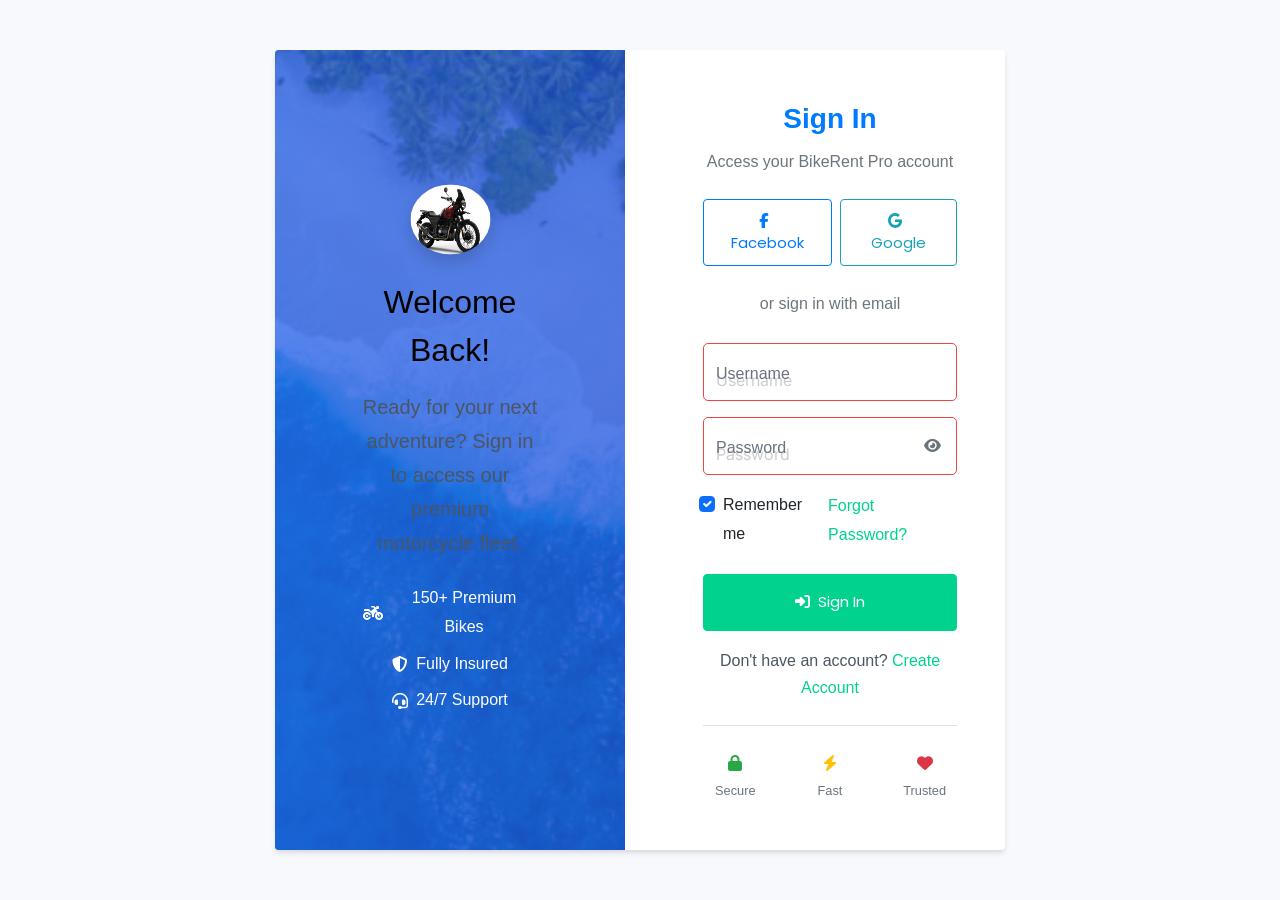
==== login.html @ ca23a95e "add files" ====
<!doctype html>
<html lang="en">

<head>
	<title>Login - BikeRent Pro</title>
	<meta charset="utf-8">
	<meta name="viewport" content="width=device-width, initial-scale=1, shrink-to-fit=no">

	<!-- Bootstrap CSS -->
	<link href="https://cdn.jsdelivr.net/npm/bootstrap@5.3.0/dist/css/bootstrap.min.css" rel="stylesheet">

	<!-- Font Awesome -->
	<link rel="stylesheet" href="https://cdnjs.cloudflare.com/ajax/libs/font-awesome/6.4.0/css/all.min.css">

	<!-- Custom CSS -->
	<link rel="stylesheet" href="css/style.css">

	<script>
        var accessToken = localStorage.getItem("access_token");
        if (accessToken != null) {
            window.location.href = "form.html";
        }
    </script>
</head>

<body>
	<!-- Page Loader -->
	<div class="page-loader">
		<div class="loader-spinner"></div>
	</div>

	<section class="min-vh-100 d-flex align-items-center">
		<div class="container">
			<div class="row justify-content-center">
				<div class="col-lg-10 col-xl-8">
					<div class="card border-0 shadow-2xl overflow-hidden">
						<div class="row g-0">
							<!-- Left Side - Image -->
							<div class="col-lg-6 d-none d-lg-block position-relative">
								<div class="h-100 position-relative">
									<img src="images/bg-1.jpg" alt="BikeRent Pro" class="w-100 h-100" style="object-fit: cover;">
									<div class="position-absolute top-0 start-0 w-100 h-100 bg-gradient-primary opacity-75"></div>
									<div class="position-absolute top-50 start-50 translate-middle text-center text-white">
										<div class="mb-4">
											<img src="images/bike6.jpg" alt="BikeRent Pro" width="80" height="70" class="rounded-circle shadow">
										</div>
										<h2 class="mb-3">Welcome Back!</h2>
										<p class="lead">Ready for your next adventure? Sign in to access our premium motorcycle fleet.</p>
										<div class="mt-4">
											<div class="d-flex justify-content-center align-items-center mb-2">
												<i class="fas fa-motorcycle me-2"></i>
												<span>150+ Premium Bikes</span>
											</div>
											<div class="d-flex justify-content-center align-items-center mb-2">
												<i class="fas fa-shield-alt me-2"></i>
												<span>Fully Insured</span>
											</div>
											<div class="d-flex justify-content-center align-items-center">
												<i class="fas fa-headset me-2"></i>
												<span>24/7 Support</span>
											</div>
										</div>
									</div>
								</div>
							</div>

							<!-- Right Side - Login Form -->
							<div class="col-lg-6">
								<div class="p-5">
									<div class="text-center mb-4">
										<h3 class="fw-bold text-primary">Sign In</h3>
										<p class="text-muted">Access your BikeRent Pro account</p>
									</div>

									<!-- Social Login -->
									<div class="d-flex gap-2 mb-4">
										<button class="btn btn-outline-primary flex-fill">
											<i class="fab fa-facebook-f me-2"></i>Facebook
										</button>
										<button class="btn btn-outline-info flex-fill">
											<i class="fab fa-google me-2"></i>Google
										</button>
									</div>

									<div class="text-center mb-4">
										<span class="text-muted">or sign in with email</span>
									</div>

									<form class="signin-form" onsubmit="return submitHandle()" action="form.html">
										<div class="form-floating mb-3 input-animated">
											<input type="text" class="form-control" id="email" placeholder="Username"
												   onblur="emailValidation()" required>
											<label for="email">Username</label>
											<div class="invalid-feedback">
												Please enter a valid username.
											</div>
										</div>

										<div class="form-floating mb-3 input-animated position-relative">
											<input type="password" class="form-control" id="password-field" placeholder="Password"
												   onblur="passValidation()" required>
											<label for="password-field">Password</label>
											<button type="button" class="btn btn-link position-absolute top-50 end-0 translate-middle-y pe-3 border-0 bg-transparent toggle-password"
													toggle="#password-field" style="z-index: 10;">
												<i class="fas fa-eye text-muted"></i>
											</button>
											<div class="invalid-feedback">
												Please enter a valid password.
											</div>
										</div>

										<div class="d-flex justify-content-between align-items-center mb-4">
											<div class="form-check">
												<input class="form-check-input" type="checkbox" id="rememberMe" checked>
												<label class="form-check-label" for="rememberMe">
													Remember me
												</label>
											</div>
											<a href="#" class="text-decoration-none">Forgot Password?</a>
										</div>

										<button type="submit" class="btn btn-primary w-100 mb-3 py-3">
											<i class="fas fa-sign-in-alt me-2"></i>Sign In
										</button>
									</form>

									<div class="text-center">
										<p class="mb-0">Don't have an account?
											<a href="acount.html" class="text-decoration-none fw-medium">Create Account</a>
										</p>
									</div>

									<!-- Features -->
									<div class="mt-4 pt-4 border-top">
										<div class="row text-center">
											<div class="col-4">
												<i class="fas fa-lock text-success mb-2"></i>
												<small class="d-block text-muted">Secure</small>
											</div>
											<div class="col-4">
												<i class="fas fa-bolt text-warning mb-2"></i>
												<small class="d-block text-muted">Fast</small>
											</div>
											<div class="col-4">
												<i class="fas fa-heart text-danger mb-2"></i>
												<small class="d-block text-muted">Trusted</small>
											</div>
										</div>
									</div>
								</div>
							</div>
						</div>
					</div>
				</div>
			</div>
		</div>
	</section>

	<!-- Bootstrap JS -->
	<script src="https://cdn.jsdelivr.net/npm/bootstrap@5.3.0/dist/js/bootstrap.bundle.min.js"></script>

	<!-- jQuery -->
	<script src="js/jquery.min.js"></script>

	<!-- Custom JS -->
	<script src="js/main.js"></script>

</body>

<script>
	// Enhanced form validation with visual feedback
	function emailValidation() {
		var email = $("#email").val();
		var $emailField = $("#email");

		// Username validation (allowing alphanumeric and special characters)
		var reg = /^(?=.*[0-9])(?=.*[a-z])(?=.*[A-Z])(?=.*[~!@#$%^&]).{8,32}$/;

		if (email == "") {
			$emailField.removeClass('is-valid').addClass('is-invalid');
			console.log("Please fill the email field");
			return false;
		}
		else if (!reg.test(email)) {
			$emailField.removeClass('is-valid').addClass('is-invalid');
			console.log("Email field not valid");
			return false;
		}
		else {
			$emailField.removeClass('is-invalid').addClass('is-valid');
			return true;
		}
	}

	function passValidation() {
		var pass = $("#password-field").val();
		var $passField = $("#password-field");

		var reg = /^(?=.*[0-9])(?=.*[a-z])(?=.*[A-Z])(?=.*[~!@#$%^&]).{8,32}$/;

		if (pass == "") {
			$passField.removeClass('is-valid').addClass('is-invalid');
			console.log("Please fill the password field");
			return false;
		}
		else if (!reg.test(pass)) {
			$passField.removeClass('is-valid').addClass('is-invalid');
			console.log("Password field not valid");
			return false;
		}
		else {
			$passField.removeClass('is-invalid').addClass('is-valid');
			return true;
		}
	}

	function submitHandle() {
		var emailRes = emailValidation();
		var passRes = passValidation();

		if (emailRes && passRes) {
			var email = $("#email").val();
			var pass = $("#password-field").val();

			var encodedString = btoa(email + " " + pass);
			localStorage.setItem("access_token", encodedString);

			// Show success message
			showNotification("Login successful! Redirecting...", "success");

			// Add loading state to button
			var $submitBtn = $('button[type="submit"]');
			$submitBtn.html('<i class="fas fa-spinner fa-spin me-2"></i>Signing In...');
			$submitBtn.prop('disabled', true);

			// Redirect after a short delay
			setTimeout(() => {
				return true;
			}, 1000);

			return true;
		}

		showNotification("Please check your credentials and try again.", "error");
		return false;
	}

	// Show notification function
	function showNotification(message, type) {
		const alertClass = type === 'success' ? 'alert-success' : 'alert-danger';
		const icon = type === 'success' ? 'fas fa-check-circle' : 'fas fa-exclamation-circle';

		const notification = `
			<div class="alert ${alertClass} alert-dismissible fade show position-fixed top-0 start-50 translate-middle-x mt-3"
				 style="z-index: 9999; min-width: 300px;" role="alert">
				<i class="${icon} me-2"></i>${message}
				<button type="button" class="btn-close" data-bs-dismiss="alert"></button>
			</div>
		`;

		$('body').append(notification);

		// Auto remove after 3 seconds
		setTimeout(() => {
			$('.alert').alert('close');
		}, 3000);
	}

	// Enhanced password toggle
	$(".toggle-password").click(function() {
		const $icon = $(this).find('i');
		const $input = $($(this).attr("toggle"));

		if ($input.attr("type") === "password") {
			$input.attr("type", "text");
			$icon.removeClass("fa-eye").addClass("fa-eye-slash");
		} else {
			$input.attr("type", "password");
			$icon.removeClass("fa-eye-slash").addClass("fa-eye");
		}
	});

	// Add floating label animation
	$(document).ready(function() {
		$('.form-floating input').on('focus blur', function() {
			$(this).closest('.form-floating').toggleClass('focused');
		});
	});
</script>

</html>
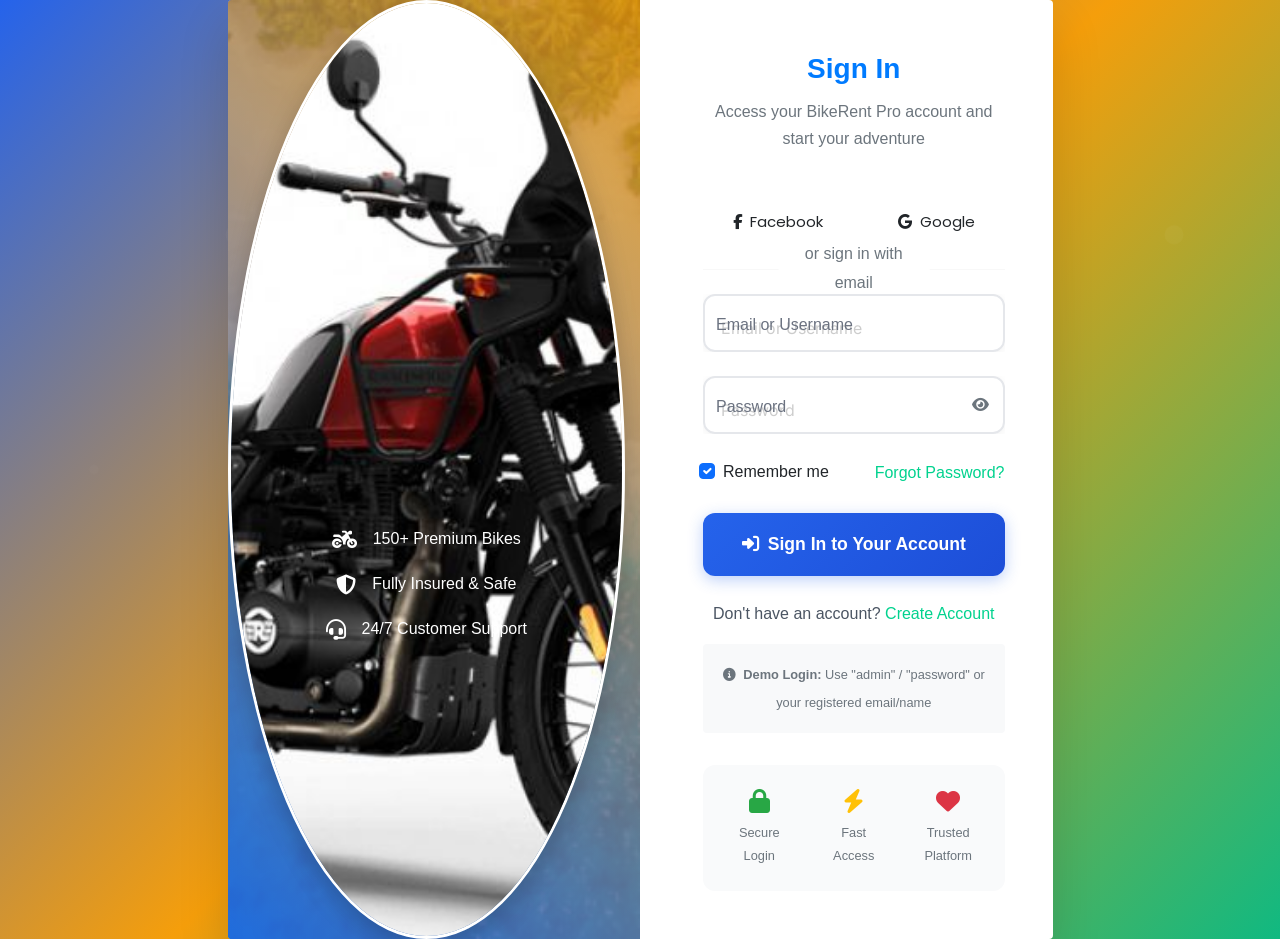
==== commit 1f0f5e5f: "change css" ====
--- a/login.html
+++ b/login.html
@@ -18,12 +18,12 @@
 	<script>
         var accessToken = localStorage.getItem("access_token");
         if (accessToken != null) {
-            window.location.href = "form.html";
+            window.location.href = "index.html";
         }
     </script>
 </head>
 
-<body>
+<body class="login-page">
 	<!-- Page Loader -->
 	<div class="page-loader">
 		<div class="loader-spinner"></div>
@@ -32,33 +32,30 @@
 	<section class="min-vh-100 d-flex align-items-center">
 		<div class="container">
 			<div class="row justify-content-center">
-				<div class="col-lg-10 col-xl-8">
-					<div class="card border-0 shadow-2xl overflow-hidden">
+				<div class="col-lg-10 col-xl-9">
+					<div class="card border-0 auth-card overflow-hidden">
 						<div class="row g-0">
 							<!-- Left Side - Image -->
-							<div class="col-lg-6 d-none d-lg-block position-relative">
-								<div class="h-100 position-relative">
-									<img src="images/bg-1.jpg" alt="BikeRent Pro" class="w-100 h-100" style="object-fit: cover;">
-									<div class="position-absolute top-0 start-0 w-100 h-100 bg-gradient-primary opacity-75"></div>
-									<div class="position-absolute top-50 start-50 translate-middle text-center text-white">
-										<div class="mb-4">
-											<img src="images/bike6.jpg" alt="BikeRent Pro" width="80" height="70" class="rounded-circle shadow">
-										</div>
-										<h2 class="mb-3">Welcome Back!</h2>
-										<p class="lead">Ready for your next adventure? Sign in to access our premium motorcycle fleet.</p>
-										<div class="mt-4">
-											<div class="d-flex justify-content-center align-items-center mb-2">
-												<i class="fas fa-motorcycle me-2"></i>
-												<span>150+ Premium Bikes</span>
-											</div>
-											<div class="d-flex justify-content-center align-items-center mb-2">
-												<i class="fas fa-shield-alt me-2"></i>
-												<span>Fully Insured</span>
-											</div>
-											<div class="d-flex justify-content-center align-items-center">
-												<i class="fas fa-headset me-2"></i>
-												<span>24/7 Support</span>
-											</div>
+							<div class="col-lg-6 d-none d-lg-block auth-image-side">
+								<img src="images/bg-1.jpg" alt="BikeRent Pro">
+								<div class="auth-content d-flex flex-column justify-content-center h-100">
+									<div class="mb-4">
+										<img src="images/bike6.jpg" alt="BikeRent Pro" class="auth-logo">
+									</div>
+									<h2 class="mb-3 fw-bold">Welcome Back!</h2>
+									<p class="lead mb-4">Ready for your next adventure? Sign in to access our premium motorcycle fleet and start your journey today.</p>
+									<div class="auth-features">
+										<div class="auth-feature">
+											<i class="fas fa-motorcycle me-3 fa-lg"></i>
+											<span class="fw-medium">150+ Premium Bikes</span>
+										</div>
+										<div class="auth-feature">
+											<i class="fas fa-shield-alt me-3 fa-lg"></i>
+											<span class="fw-medium">Fully Insured & Safe</span>
+										</div>
+										<div class="auth-feature">
+											<i class="fas fa-headset me-3 fa-lg"></i>
+											<span class="fw-medium">24/7 Customer Support</span>
 										</div>
 									</div>
 								</div>
@@ -67,36 +64,41 @@
 							<!-- Right Side - Login Form -->
 							<div class="col-lg-6">
 								<div class="p-5">
-									<div class="text-center mb-4">
-										<h3 class="fw-bold text-primary">Sign In</h3>
-										<p class="text-muted">Access your BikeRent Pro account</p>
+									<div class="text-center mb-5">
+										<h3 class="fw-bold text-primary mb-2">Sign In</h3>
+										<p class="text-muted">Access your BikeRent Pro account and start your adventure</p>
 									</div>
 
 									<!-- Social Login -->
-									<div class="d-flex gap-2 mb-4">
-										<button class="btn btn-outline-primary flex-fill">
+									<div class="d-flex gap-3 mb-4">
+										<button type="button" class="btn social-btn facebook flex-fill">
 											<i class="fab fa-facebook-f me-2"></i>Facebook
 										</button>
-										<button class="btn btn-outline-info flex-fill">
+										<button type="button" class="btn social-btn google flex-fill">
 											<i class="fab fa-google me-2"></i>Google
 										</button>
 									</div>
 
 									<div class="text-center mb-4">
-										<span class="text-muted">or sign in with email</span>
-									</div>
-
-									<form class="signin-form" onsubmit="return submitHandle()" action="form.html">
-										<div class="form-floating mb-3 input-animated">
-											<input type="text" class="form-control" id="email" placeholder="Username"
+										<div class="position-relative">
+											<hr class="my-4">
+											<span class="position-absolute top-50 start-50 translate-middle bg-white px-3 text-muted">
+												or sign in with email
+											</span>
+										</div>
+									</div>
+
+									<form class="auth-form" onsubmit="return submitHandle()" action="index.html">
+										<div class="form-floating input-animated">
+											<input type="text" class="form-control" id="email" placeholder="Email or Username"
 												   onblur="emailValidation()" required>
-											<label for="email">Username</label>
+											<label for="email">Email or Username</label>
 											<div class="invalid-feedback">
-												Please enter a valid username.
-											</div>
-										</div>
-
-										<div class="form-floating mb-3 input-animated position-relative">
+												Please enter a valid email or username.
+											</div>
+										</div>
+
+										<div class="form-floating input-animated position-relative">
 											<input type="password" class="form-control" id="password-field" placeholder="Password"
 												   onblur="passValidation()" required>
 											<label for="password-field">Password</label>
@@ -105,7 +107,7 @@
 												<i class="fas fa-eye text-muted"></i>
 											</button>
 											<div class="invalid-feedback">
-												Please enter a valid password.
+												Please enter your password (minimum 6 characters).
 											</div>
 										</div>
 
@@ -119,31 +121,43 @@
 											<a href="#" class="text-decoration-none">Forgot Password?</a>
 										</div>
 
-										<button type="submit" class="btn btn-primary w-100 mb-3 py-3">
-											<i class="fas fa-sign-in-alt me-2"></i>Sign In
+										<button type="submit" class="auth-btn w-100 mb-4">
+											<i class="fas fa-sign-in-alt me-2"></i>Sign In to Your Account
 										</button>
 									</form>
 
 									<div class="text-center">
-										<p class="mb-0">Don't have an account?
+										<p class="mb-2">Don't have an account?
 											<a href="acount.html" class="text-decoration-none fw-medium">Create Account</a>
 										</p>
-									</div>
-
-									<!-- Features -->
-									<div class="mt-4 pt-4 border-top">
+										<div class="mt-3 p-3 bg-light rounded">
+											<small class="text-muted">
+												<i class="fas fa-info-circle me-1"></i>
+												<strong>Demo Login:</strong> Use "admin" / "password" or your registered email/name
+											</small>
+										</div>
+									</div>
+
+									<!-- Security Features -->
+									<div class="security-features">
 										<div class="row text-center">
 											<div class="col-4">
-												<i class="fas fa-lock text-success mb-2"></i>
-												<small class="d-block text-muted">Secure</small>
+												<div class="security-feature">
+													<i class="fas fa-lock text-success"></i>
+													<small class="d-block text-muted fw-medium">Secure Login</small>
+												</div>
 											</div>
 											<div class="col-4">
-												<i class="fas fa-bolt text-warning mb-2"></i>
-												<small class="d-block text-muted">Fast</small>
+												<div class="security-feature">
+													<i class="fas fa-bolt text-warning"></i>
+													<small class="d-block text-muted fw-medium">Fast Access</small>
+												</div>
 											</div>
 											<div class="col-4">
-												<i class="fas fa-heart text-danger mb-2"></i>
-												<small class="d-block text-muted">Trusted</small>
+												<div class="security-feature">
+													<i class="fas fa-heart text-danger"></i>
+													<small class="d-block text-muted fw-medium">Trusted Platform</small>
+												</div>
 											</div>
 										</div>
 									</div>
@@ -170,20 +184,20 @@
 <script>
 	// Enhanced form validation with visual feedback
 	function emailValidation() {
-		var email = $("#email").val();
+		var email = $("#email").val().trim();
 		var $emailField = $("#email");
 
-		// Username validation (allowing alphanumeric and special characters)
-		var reg = /^(?=.*[0-9])(?=.*[a-z])(?=.*[A-Z])(?=.*[~!@#$%^&]).{8,32}$/;
-
-		if (email == "") {
+		// Simple email validation for login
+		var emailReg = /^\w+([\.-]?\w+)*@\w+([\.-]?\w+)*(\.\w{2,3})+$/;
+		var usernameReg = /^[A-Za-z\s]{2,50}$/; // Allow names with spaces
+
+		if (email === "") {
 			$emailField.removeClass('is-valid').addClass('is-invalid');
-			console.log("Please fill the email field");
 			return false;
 		}
-		else if (!reg.test(email)) {
+		// Accept either email format or simple username/full name
+		else if (!emailReg.test(email) && !usernameReg.test(email) && email.length < 2) {
 			$emailField.removeClass('is-valid').addClass('is-invalid');
-			console.log("Email field not valid");
 			return false;
 		}
 		else {
@@ -196,16 +210,12 @@
 		var pass = $("#password-field").val();
 		var $passField = $("#password-field");
 
-		var reg = /^(?=.*[0-9])(?=.*[a-z])(?=.*[A-Z])(?=.*[~!@#$%^&]).{8,32}$/;
-
-		if (pass == "") {
+		if (pass === "") {
 			$passField.removeClass('is-valid').addClass('is-invalid');
-			console.log("Please fill the password field");
 			return false;
 		}
-		else if (!reg.test(pass)) {
+		else if (pass.length < 6) {
 			$passField.removeClass('is-valid').addClass('is-invalid');
-			console.log("Password field not valid");
 			return false;
 		}
 		else {
@@ -219,29 +229,56 @@
 		var passRes = passValidation();
 
 		if (emailRes && passRes) {
-			var email = $("#email").val();
-			var pass = $("#password-field").val();
-
-			var encodedString = btoa(email + " " + pass);
-			localStorage.setItem("access_token", encodedString);
-
-			// Show success message
-			showNotification("Login successful! Redirecting...", "success");
-
-			// Add loading state to button
-			var $submitBtn = $('button[type="submit"]');
-			$submitBtn.html('<i class="fas fa-spinner fa-spin me-2"></i>Signing In...');
-			$submitBtn.prop('disabled', true);
-
-			// Redirect after a short delay
-			setTimeout(() => {
-				return true;
-			}, 1000);
-
-			return true;
-		}
-
-		showNotification("Please check your credentials and try again.", "error");
+			var inputEmail = $("#email").val().trim();
+			var inputPass = $("#password-field").val();
+
+			// Check if user data exists in localStorage
+			var userData = localStorage.getItem("user_data");
+			var isValidUser = false;
+
+			if (userData) {
+				try {
+					var user = JSON.parse(userData);
+					// Check if login matches registered user (email or full name)
+					if ((user.email === inputEmail || user.fullName === inputEmail) && inputPass.length >= 6) {
+						isValidUser = true;
+					}
+				} catch (e) {
+					console.log("Error parsing user data");
+				}
+			}
+
+			// For demo purposes, also allow default credentials
+			if (!isValidUser && (inputEmail === "admin" || inputEmail === "demo@bikerent.com") && inputPass === "password") {
+				isValidUser = true;
+			}
+
+			if (isValidUser) {
+				// Create access token
+				var encodedString = btoa(inputEmail + " " + inputPass);
+				localStorage.setItem("access_token", encodedString);
+
+				// Show success message
+				showNotification("Login successful! Welcome back!", "success");
+
+				// Add loading state to button
+				var $submitBtn = $('button[type="submit"]');
+				$submitBtn.html('<i class="fas fa-spinner fa-spin me-2"></i>Signing In...');
+				$submitBtn.prop('disabled', true);
+
+				// Redirect after a short delay
+				setTimeout(() => {
+					window.location.href = "index.html";
+				}, 1500);
+
+				return false; // Prevent form submission
+			} else {
+				showNotification("Invalid credentials. Please check your email/username and password.", "error");
+				return false;
+			}
+		}
+
+		showNotification("Please fill in all fields correctly.", "error");
 		return false;
 	}
 
